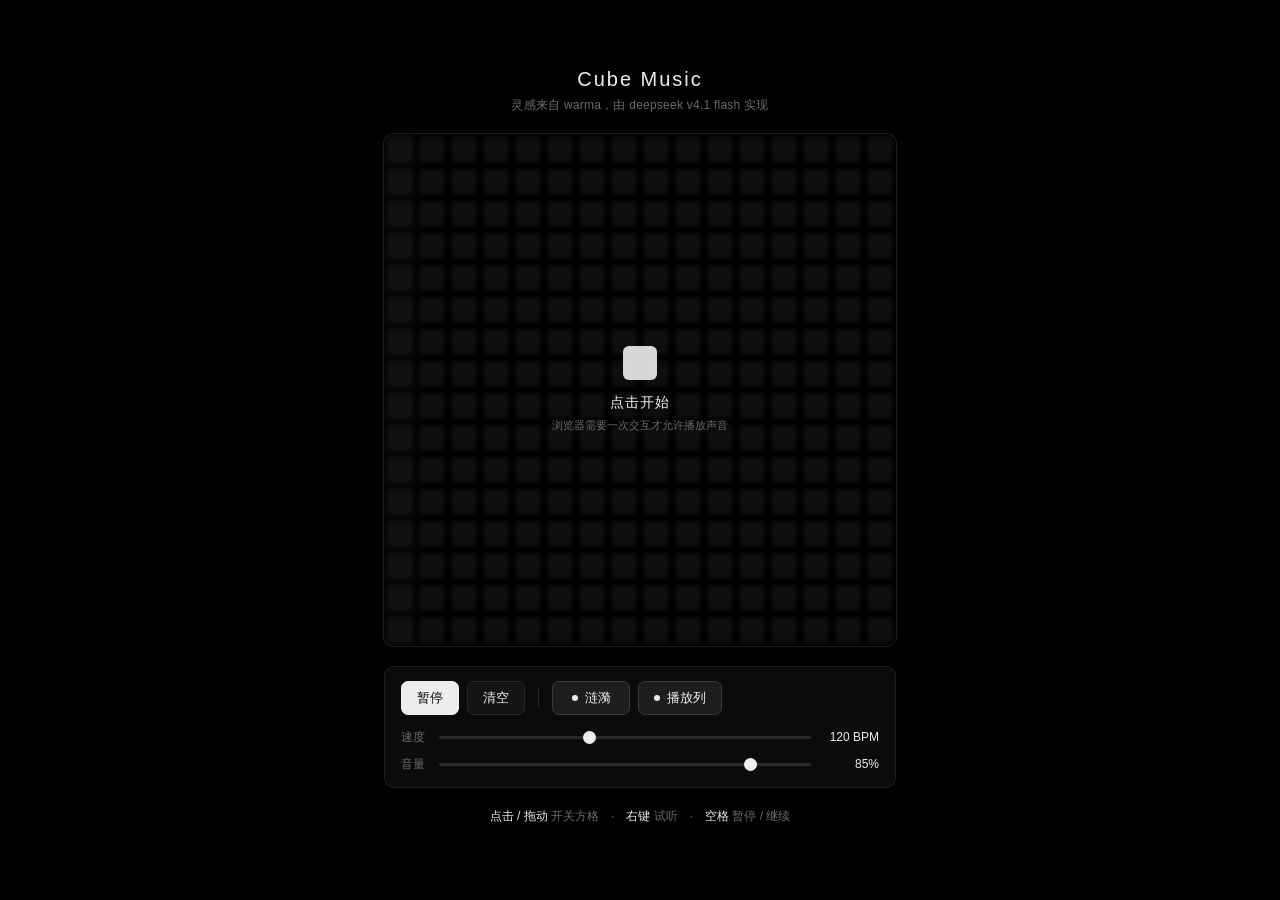
==== index.html @ 4efc148f "feat(input): 右键试听时在那一格套一圈白色描边 用户希望右键时能看到自己按的是哪一格。上一轮把试听的视觉反馈整个去掉了 （涟漪会让暗格变亮，像改了状态），这次换成**描边** —— 既明确" ====
<!DOCTYPE html>
<html lang="zh-CN">
<head>
<meta charset="utf-8">
<meta name="viewport" content="width=device-width, initial-scale=1, viewport-fit=cover">
<title>Cube Music</title>
<link rel="stylesheet" href="style.css">
</head>
<body>

<main class="stage">
  <header class="head">
    <h1>Cube Music</h1>
    <p class="sub">灵感来自 warma，由 deepseek v4.1 flash 实现</p>
  </header>

  <div class="canvas-wrap">
    <canvas id="matrix" width="512" height="512" aria-label="16 × 16 音符矩阵"></canvas>
    <div id="overlay" class="overlay">
      <div class="overlay-inner">
        <div class="overlay-mark"></div>
        <p class="overlay-title">点击开始</p>
        <p class="overlay-hint">浏览器需要一次交互才允许播放声音</p>
      </div>
    </div>
  </div>

  <div class="controls">
    <!-- 第一行：动作 + 显示开关（用竖线分组） -->
    <div class="ctl-row ctl-actions">
      <button id="btn-toggle" class="btn primary">暂停</button>
      <button id="btn-clear" class="btn">清空</button>
      <span class="ctl-sep" aria-hidden="true"></span>
      <button id="btn-wave" class="btn toggle" aria-pressed="true">涟漪</button>
      <button id="btn-playhead" class="btn toggle" aria-pressed="true">播放列</button>
    </div>

    <!-- 第二行：参数。两行对齐成一列：标签 / 滑块 / 数值 -->
    <div class="ctl-row ctl-fields">
      <label class="f-label" for="tempo">速度</label>
      <input id="tempo" class="f-range" type="range" min="40" max="240" step="1" value="120">
      <output id="tempo-out" class="f-value" for="tempo">120 BPM</output>

      <label class="f-label" for="volume">音量</label>
      <input id="volume" class="f-range" type="range" min="0" max="100" step="1" value="85">
      <output id="volume-out" class="f-value" for="volume">85%</output>
    </div>
  </div>

  <footer class="foot">
    <p><strong>点击 / 拖动</strong> 开关方格　·　<strong>右键</strong> 试听　·　<strong>空格</strong> 暂停 / 继续</p>
    <!-- <p class="meta">16×16 五声音阶音序器　·　音阶 D 大调五声（A–B–D–E–F#，A3 → A6）　·　正弦 + 二次衰减包络 + 3 步反馈延迟</p> -->
  </footer>
</main>

<script src="src/constants.js"></script>
<script src="src/grid.js"></script>
<script src="src/audio.js"></script>
<script src="src/sequencer.js"></script>
<script src="src/renderer.js"></script>
<script src="src/app.js"></script>
</body>
</html>
---- style.css ----
/* ToneMatrix Web — 视觉风格沿用原程序：纯黑底 + 浅灰方块 */

:root {
  --bg: #000000;
  --fg: #eeeeee;
  --muted: #6b6b6b;
  --line: #1e1e1e;
  --panel: #0b0b0b;
  --accent: #eeeeee;
}

* { box-sizing: border-box; }

html, body {
  margin: 0;
  padding: 0;
  background: var(--bg);
  color: var(--fg);
  font-family: -apple-system, BlinkMacSystemFont, "Segoe UI",
               "PingFang SC", "Hiragino Sans GB", "Microsoft YaHei",
               Roboto, Helvetica, Arial, sans-serif;
  -webkit-font-smoothing: antialiased;
}

body {
  min-height: 100vh;
  min-height: 100dvh;
  display: flex;
  align-items: center;
  justify-content: center;
  padding: 28px 20px 36px;
}

.stage {
  width: 100%;
  max-width: 560px;
  display: flex;
  flex-direction: column;
  align-items: center;
  gap: 20px;
}

/* ── 标题 ─────────────────────────────────────────────── */
.head { text-align: center; }

.head h1 {
  margin: 0;
  font-size: 20px;
  font-weight: 500;
  letter-spacing: 0.1em;
}

.head .sub {
  margin: 6px 0 0;
  font-size: 12px;
  color: var(--muted);
  letter-spacing: 0.02em;
}

/* ── 画布 ─────────────────────────────────────────────── */
.canvas-wrap {
  position: relative;
  width: 100%;
  max-width: 512px;
  aspect-ratio: 1 / 1;
  border-radius: 10px;
  overflow: hidden;
  background: #000;
  box-shadow: 0 0 0 1px var(--line);
}

#matrix {
  display: block;
  width: 100%;
  height: 100%;
  touch-action: none;
  cursor: crosshair;
}

/* ── 启动遮罩 ─────────────────────────────────────────── */
.overlay {
  position: absolute;
  inset: 0;
  display: flex;
  align-items: center;
  justify-content: center;
  background: rgba(0, 0, 0, 0.72);
  backdrop-filter: blur(2px);
  cursor: pointer;
  transition: opacity 0.25s ease, visibility 0.25s ease;
}

/* visibility 的过渡是离散步进，会一直保持 visible 到过渡结束，
   这期间遮罩仍在吞指针事件（启动后 250ms 内的拖拽会全部失效）。
   加 pointer-events: none 让它立刻失去命中，同时保留淡出动画。 */
.overlay.hidden { opacity: 0; visibility: hidden; pointer-events: none; }

.overlay-inner { text-align: center; }

.overlay-mark {
  width: 34px;
  height: 34px;
  margin: 0 auto 14px;
  border-radius: 6px;
  background: var(--accent);
  opacity: 0.9;
  animation: pulse 1.6s ease-in-out infinite;
}

@keyframes pulse {
  0%, 100% { transform: scale(1); opacity: 0.55; }
  50%      { transform: scale(1.12); opacity: 0.95; }
}

.overlay-title { margin: 0; font-size: 14px; letter-spacing: 0.06em; }
.overlay-hint { margin: 6px 0 0; font-size: 11px; color: var(--muted); }

/* ── 控件 ─────────────────────────────────────────────── */
.controls {
  width: 100%;
  max-width: 512px;
  display: flex;
  flex-direction: column;
  gap: 14px;
  padding: 14px 16px;
  border: 1px solid var(--line);
  border-radius: 10px;
  background: var(--panel);
}

.ctl-row { display: flex; align-items: center; }

.ctl-actions { gap: 8px; flex-wrap: wrap; }

/* 动作组与显示开关组之间的分组竖线 */
.ctl-sep {
  flex: 0 0 auto;
  width: 1px;
  height: 18px;
  margin: 0 5px;
  background: #2a2a2a;
}

/* 参数区对齐成列：标签 / 滑块 / 数值 */
.ctl-fields {
  display: grid;
  grid-template-columns: max-content minmax(0, 1fr) max-content;
  align-items: center;
  gap: 10px 12px;
}

.f-label { font-size: 12px; color: var(--muted); white-space: nowrap; }

.f-value {
  font-size: 12px;
  font-variant-numeric: tabular-nums;
  color: var(--fg);
  text-align: right;
  min-width: 58px;
  white-space: nowrap;
}

.f-range { width: 100%; min-width: 72px; }

.btn {
  appearance: none;
  border: 1px solid #2a2a2a;
  background: #141414;
  color: var(--fg);
  font: inherit;
  font-size: 13px;
  padding: 7px 15px;
  border-radius: 7px;
  cursor: pointer;
  transition: background 0.15s ease, border-color 0.15s ease, color 0.15s ease;
}

.btn:hover { background: #1d1d1d; border-color: #3a3a3a; }
.btn:active { background: #262626; }

.btn.primary {
  background: var(--accent);
  color: #000;
  border-color: var(--accent);
  font-weight: 500;
}

.btn.primary:hover { background: #fff; }

/* 开关型按钮：左侧小圆点 + 整块明暗表示状态，避免和 primary 的白色块撞脸 */
.btn.toggle { min-width: 78px; }

.btn.toggle::before {
  content: '';
  display: inline-block;
  width: 6px;
  height: 6px;
  margin-right: 7px;
  border-radius: 50%;
  vertical-align: middle;
  background: currentColor;
  opacity: 0.28;
  transition: opacity 0.15s ease;
}

.btn.toggle[aria-pressed="true"] {
  color: var(--fg);
  background: #1d1d1d;
  border-color: #3a3a3a;
}

.btn.toggle[aria-pressed="true"]::before { opacity: 1; }

.btn.toggle[aria-pressed="false"] {
  color: var(--muted);
  background: #101010;
  border-color: #232323;
}

input[type="range"] {
  appearance: none;
  height: 3px;
  border-radius: 2px;
  background: #2a2a2a;
  outline: none;
  cursor: pointer;
}

input[type="range"]::-webkit-slider-thumb {
  appearance: none;
  width: 13px;
  height: 13px;
  border-radius: 50%;
  background: var(--accent);
}

input[type="range"]::-moz-range-thumb {
  width: 13px;
  height: 13px;
  border: none;
  border-radius: 50%;
  background: var(--accent);
}

/* ── 页脚 ─────────────────────────────────────────────── */
.foot { text-align: center; }

.foot p { margin: 0; font-size: 12px; color: var(--muted); }
.foot .meta { margin-top: 6px; font-size: 11px; color: #4a4a4a; line-height: 1.6; }
.foot strong { color: var(--fg); font-weight: 500; }

@media (max-width: 480px) {
  body { padding: 18px 14px 26px; }
  .controls { gap: 10px 14px; padding: 12px; }
  input[type="range"] { width: 80px; }
}
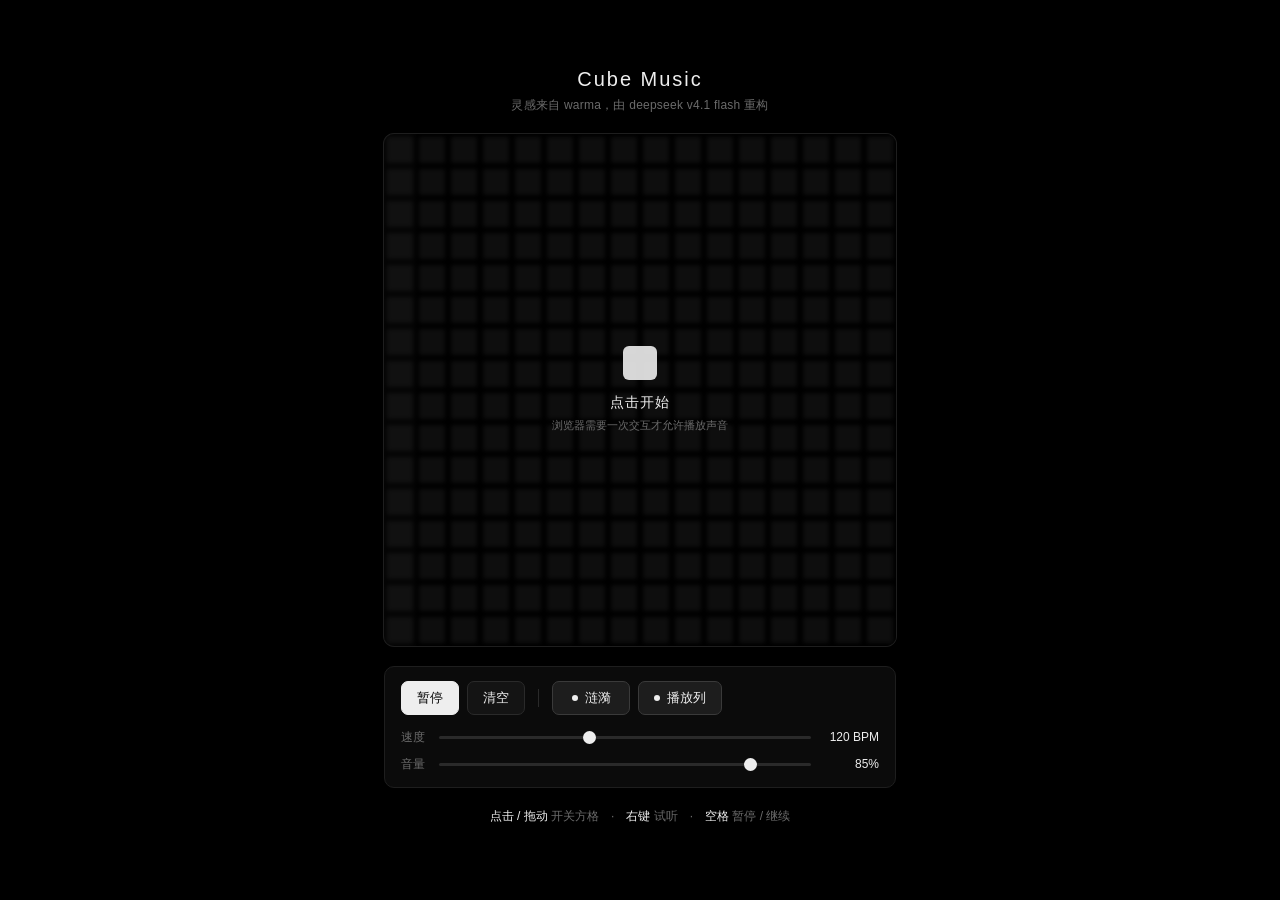
==== commit 0f7e8cd6: "update index.html" ====
--- a/index.html
+++ b/index.html
@@ -11,7 +11,7 @@
 <main class="stage">
   <header class="head">
     <h1>Cube Music</h1>
-    <p class="sub">灵感来自 warma，由 deepseek v4.1 flash 实现</p>
+    <p class="sub">灵感来自 warma，由 deepseek v4.1 flash 重构</p>
   </header>
 
   <div class="canvas-wrap">
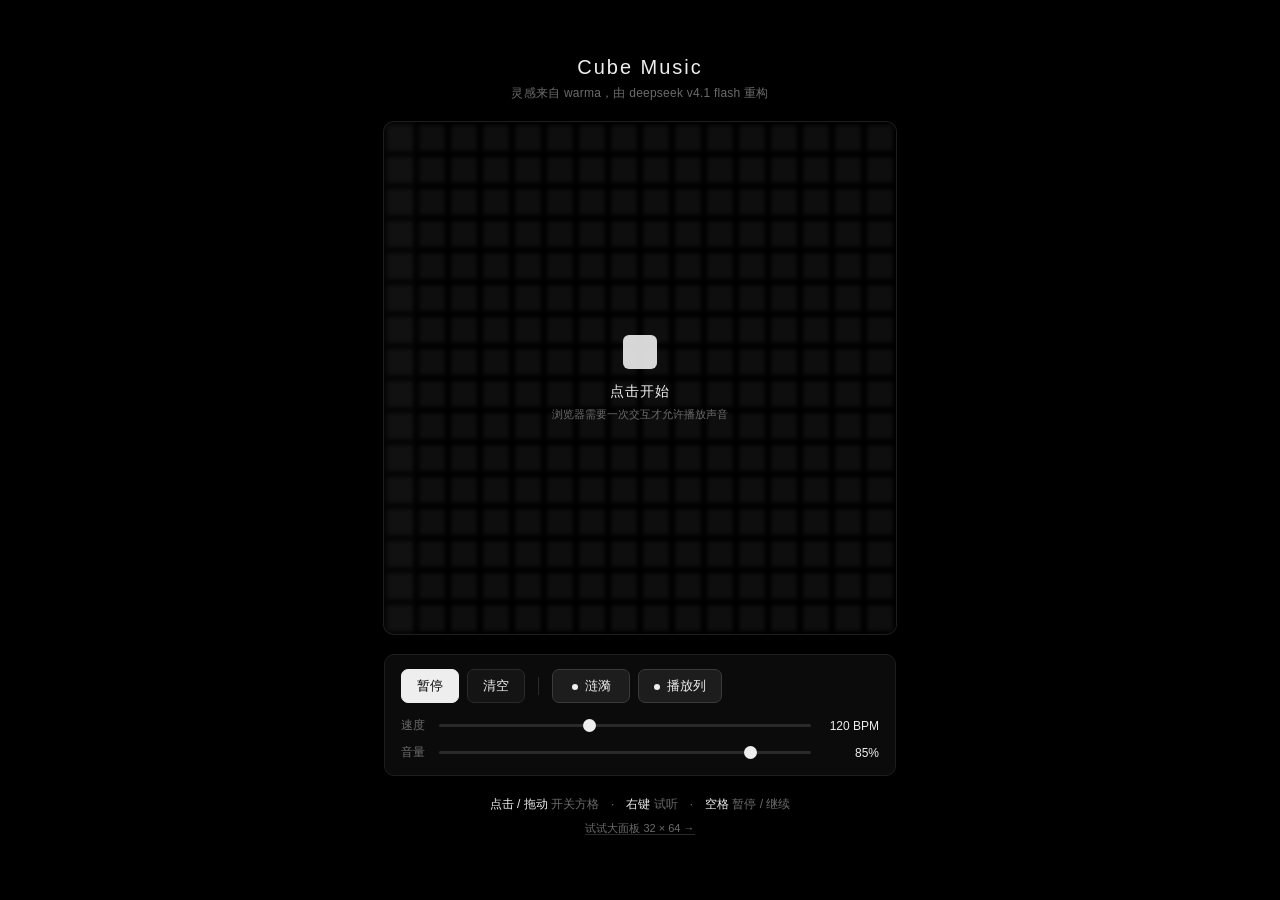
==== commit 8407e603: "feat(large): 新增 64 列 × 32 行的「大面板」入口 large.html 问题： 原版只有 16×16 一个规格（16 步 × 16 音，D 大调五声 A6→A3）。需要一版格子更" ====
--- a/index.html
+++ b/index.html
@@ -49,6 +49,7 @@
 
   <footer class="foot">
     <p><strong>点击 / 拖动</strong> 开关方格　·　<strong>右键</strong> 试听　·　<strong>空格</strong> 暂停 / 继续</p>
+    <p class="switch"><a href="large.html">试试大面板 32 × 64 →</a></p>
     <!-- <p class="meta">16×16 五声音阶音序器　·　音阶 D 大调五声（A–B–D–E–F#，A3 → A6）　·　正弦 + 二次衰减包络 + 3 步反馈延迟</p> -->
   </footer>
 </main>
--- a/style.css
+++ b/style.css
@@ -246,8 +246,101 @@
 .foot { text-align: center; }
 
 .foot p { margin: 0; font-size: 12px; color: var(--muted); }
+
+.foot .switch { margin-top: 8px; font-size: 11px; }
+
+.foot .switch a {
+  color: var(--muted);
+  text-decoration: none;
+  border-bottom: 1px solid #2a2a2a;
+  transition: color 0.15s ease, border-color 0.15s ease;
+}
+
+.foot .switch a:hover { color: var(--fg); border-color: #4a4a4a; }
 .foot .meta { margin-top: 6px; font-size: 11px; color: #4a4a4a; line-height: 1.6; }
 .foot strong { color: var(--fg); font-weight: 500; }
+
+/* ── 大面板（large.html）───────────────────────────────── */
+/* 棋盘是 2048 × 1024（64 × 32 格 × 32px），比笔记本视口大。这里**不缩放**：
+   画布按逻辑尺寸 1:1 上屏（宽高由 large-config.js 写成 --board-w / --board-h），
+   方块因此与原版逐像素同尺寸。
+   整页高度锁死，把滚动**收进 .board-frame 里** —— 页头、控件、页脚始终可见。
+   回退值就写成实际尺寸，避免脚本执行前先渲染成小尺寸再跳一下。 */
+body.wide {
+  height: 100vh;
+  height: 100dvh;
+  display: flex;
+  flex-direction: column;
+  overflow: hidden;                /* 整页不滚，滚动交给棋盘框 */
+  padding: 10px 16px 14px;
+}
+
+.stage-wide {
+  flex: 1;
+  min-height: 0;
+  width: 100%;
+  max-width: none;
+  gap: 10px;
+}
+
+/* 遮罩层要盖住「可见区域」而不是整块棋盘，所以壳子放在滚动框外面 */
+.board-shell {
+  position: relative;
+  display: flex;
+  flex: 1 1 auto;
+  min-height: 0;
+  width: 100%;
+  max-width: var(--board-w, 2048px);
+  max-height: var(--board-h, 1024px);
+}
+
+/* 棋盘的滚动框：装得下就没有滚动条，装不下就在框内滚。 */
+.board-frame {
+  flex: 1 1 auto;
+  min-width: 0;
+  min-height: 0;
+  overflow: auto;
+  border: 1px solid var(--line);
+  border-radius: 10px;
+  background: #000;
+}
+
+/* 用 margin:auto 居中，**不要**用 flex 的 justify-content —— 后者在内容
+   溢出时会把起始边挤出容器，且永远滚不到那个方向（经典陷阱）。 */
+.stage-wide .canvas-wrap {
+  flex: 0 0 auto;
+  margin: auto;
+  width: var(--board-w, 2048px);
+  height: var(--board-h, 1024px);
+  max-width: none;
+  aspect-ratio: auto;              /* 宽高都已给定，不再靠比例推 */
+  border-radius: 0;                /* 圆角交给 .board-frame */
+  box-shadow: none;
+}
+
+.board-shell .overlay { border-radius: 10px; }
+
+/* 控件栏跟棋盘一样宽会很难看（滑块能拉出 2000px），单独限宽居中。
+   顺手压紧一点纵向：棋盘框能多分到几十像素。 */
+.stage-wide .controls {
+  width: 100%;
+  max-width: 900px;
+  margin: 0 auto;
+  padding: 11px 14px;
+  gap: 11px;
+}
+
+/* 标题上的规格标签 */
+.head .tag {
+  margin-left: 7px;
+  padding: 1px 6px;
+  border: 1px solid #2a2a2a;
+  border-radius: 4px;
+  font-size: 11px;
+  letter-spacing: 0.14em;
+  color: var(--muted);
+  vertical-align: 3px;
+}
 
 @media (max-width: 480px) {
   body { padding: 18px 14px 26px; }
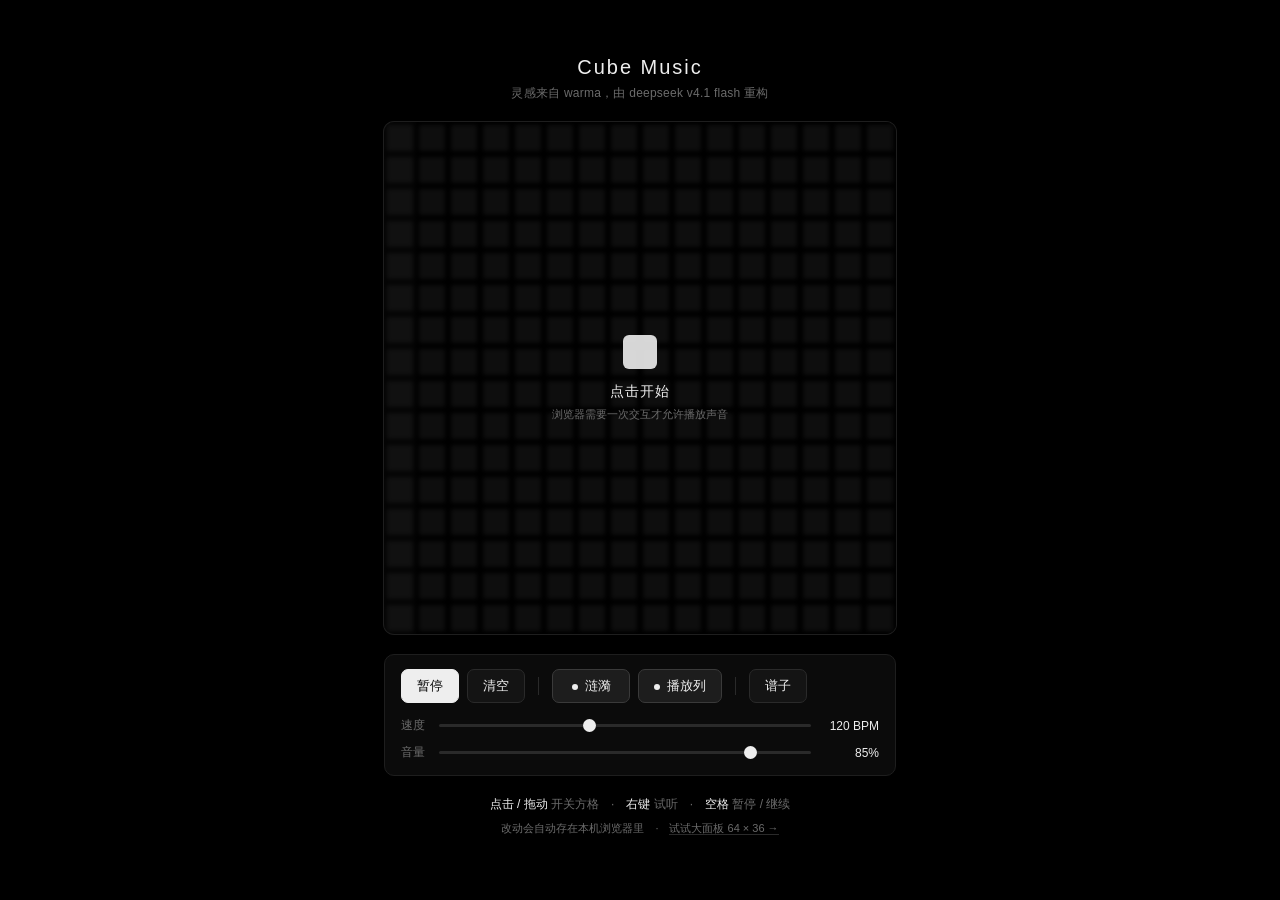
==== commit ad20b635: "feat(large): 大面板改半音阶 36 行；新增乐谱自动保存与导入导出 问题： 1. 大面板的行是「D 大调七声」，相邻行的音程不固定（差 1 或 2 个半音）。    用户希望改成吉他那样「" ====
--- a/index.html
+++ b/index.html
@@ -33,6 +33,8 @@
       <span class="ctl-sep" aria-hidden="true"></span>
       <button id="btn-wave" class="btn toggle" aria-pressed="true">涟漪</button>
       <button id="btn-playhead" class="btn toggle" aria-pressed="true">播放列</button>
+      <span class="ctl-sep" aria-hidden="true"></span>
+      <button id="btn-share" class="btn" aria-expanded="false" aria-controls="share-row">谱子</button>
     </div>
 
     <!-- 第二行：参数。两行对齐成一列：标签 / 滑块 / 数值 -->
@@ -45,11 +47,22 @@
       <input id="volume" class="f-range" type="range" min="0" max="100" step="1" value="85">
       <output id="volume-out" class="f-value" for="volume">85%</output>
     </div>
+
+    <!-- 乐谱的导出 / 载入面板。默认收起，点「谱子」展开。 -->
+    <div class="ctl-row ctl-share" id="share-row" hidden>
+      <textarea id="share-code" class="share-code" rows="2" spellcheck="false"
+                autocomplete="off" aria-label="乐谱代码"></textarea>
+      <div class="share-acts">
+        <button id="btn-share-copy" class="btn">复制</button>
+        <button id="btn-share-load" class="btn">载入</button>
+      </div>
+      <p id="share-status" class="share-status" role="status"></p>
+    </div>
   </div>
 
   <footer class="foot">
     <p><strong>点击 / 拖动</strong> 开关方格　·　<strong>右键</strong> 试听　·　<strong>空格</strong> 暂停 / 继续</p>
-    <p class="switch"><a href="large.html">试试大面板 32 × 64 →</a></p>
+    <p class="switch">改动会自动存在本机浏览器里　·　<a href="large.html">试试大面板 64 × 36 →</a></p>
     <!-- <p class="meta">16×16 五声音阶音序器　·　音阶 D 大调五声（A–B–D–E–F#，A3 → A6）　·　正弦 + 二次衰减包络 + 3 步反馈延迟</p> -->
   </footer>
 </main>
@@ -59,6 +72,7 @@
 <script src="src/audio.js"></script>
 <script src="src/sequencer.js"></script>
 <script src="src/renderer.js"></script>
+<script src="src/storage.js"></script>
 <script src="src/app.js"></script>
 </body>
 </html>
--- a/style.css
+++ b/style.css
@@ -242,6 +242,46 @@
   background: var(--accent);
 }
 
+/* ── 乐谱：导出 / 载入面板 ─────────────────────────────── */
+/* .ctl-row 自带 display: flex，会盖掉 [hidden] 的 display: none
+   （作者样式优先于 UA 样式表），所以这条必须显式写。 */
+.ctl-row[hidden] { display: none; }
+
+.ctl-share {
+  flex-direction: column;
+  align-items: stretch;
+  gap: 8px;
+  padding-top: 12px;
+  border-top: 1px solid var(--line);
+}
+
+.share-code {
+  width: 100%;
+  min-height: 46px;
+  padding: 8px 10px;
+  border: 1px solid #2a2a2a;
+  border-radius: 7px;
+  background: #0d0d0d;
+  color: var(--fg);
+  font-family: ui-monospace, SFMono-Regular, Menlo, Consolas, monospace;
+  font-size: 11px;
+  line-height: 1.5;
+  word-break: break-all;
+  resize: vertical;
+}
+
+.share-code:focus { outline: none; border-color: #3f3f3f; }
+
+.share-acts { display: flex; align-items: center; gap: 8px; }
+
+.share-status {
+  margin: 0;
+  min-height: 15px;
+  font-size: 11px;
+  line-height: 1.4;
+  color: var(--muted);
+}
+
 /* ── 页脚 ─────────────────────────────────────────────── */
 .foot { text-align: center; }
 
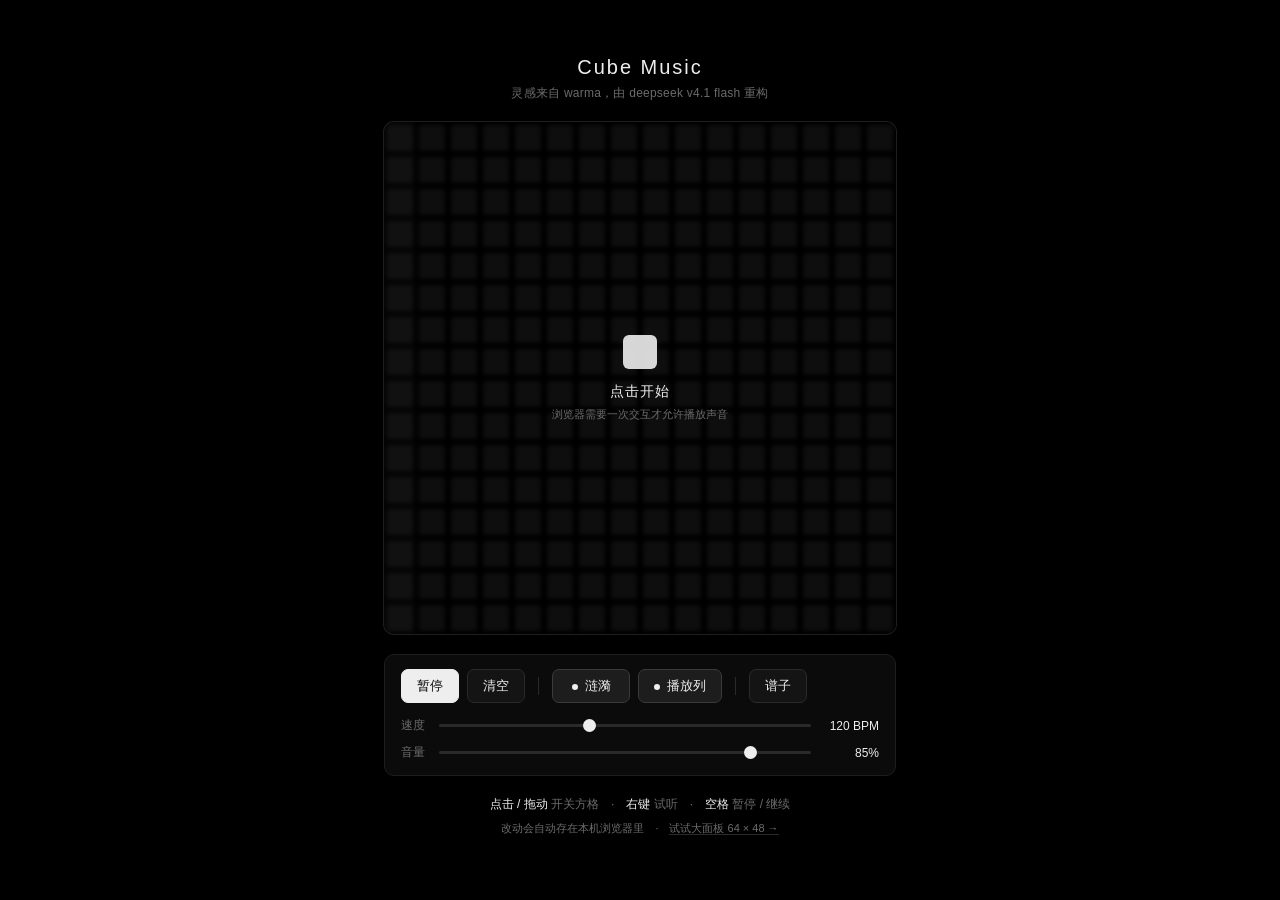
==== commit 5ac7a460: "feat(large): 大面板再往上加一个八度（36 → 48 行，最高音 A6 → A7） 问题： 大面板最高音是 A6，希望再往上加高一个八度。  改动： - src/large-config." ====
--- a/index.html
+++ b/index.html
@@ -62,7 +62,7 @@
 
   <footer class="foot">
     <p><strong>点击 / 拖动</strong> 开关方格　·　<strong>右键</strong> 试听　·　<strong>空格</strong> 暂停 / 继续</p>
-    <p class="switch">改动会自动存在本机浏览器里　·　<a href="large.html">试试大面板 64 × 36 →</a></p>
+    <p class="switch">改动会自动存在本机浏览器里　·　<a href="large.html">试试大面板 64 × 48 →</a></p>
     <!-- <p class="meta">16×16 五声音阶音序器　·　音阶 D 大调五声（A–B–D–E–F#，A3 → A6）　·　正弦 + 二次衰减包络 + 3 步反馈延迟</p> -->
   </footer>
 </main>
--- a/style.css
+++ b/style.css
@@ -331,7 +331,7 @@
   min-height: 0;
   width: 100%;
   max-width: var(--board-w, 2048px);
-  max-height: var(--board-h, 1024px);
+  max-height: var(--board-h, 1536px);
 }
 
 /* 棋盘的滚动框：装得下就没有滚动条，装不下就在框内滚。 */
@@ -351,7 +351,7 @@
   flex: 0 0 auto;
   margin: auto;
   width: var(--board-w, 2048px);
-  height: var(--board-h, 1024px);
+  height: var(--board-h, 1536px);
   max-width: none;
   aspect-ratio: auto;              /* 宽高都已给定，不再靠比例推 */
   border-radius: 0;                /* 圆角交给 .board-frame */
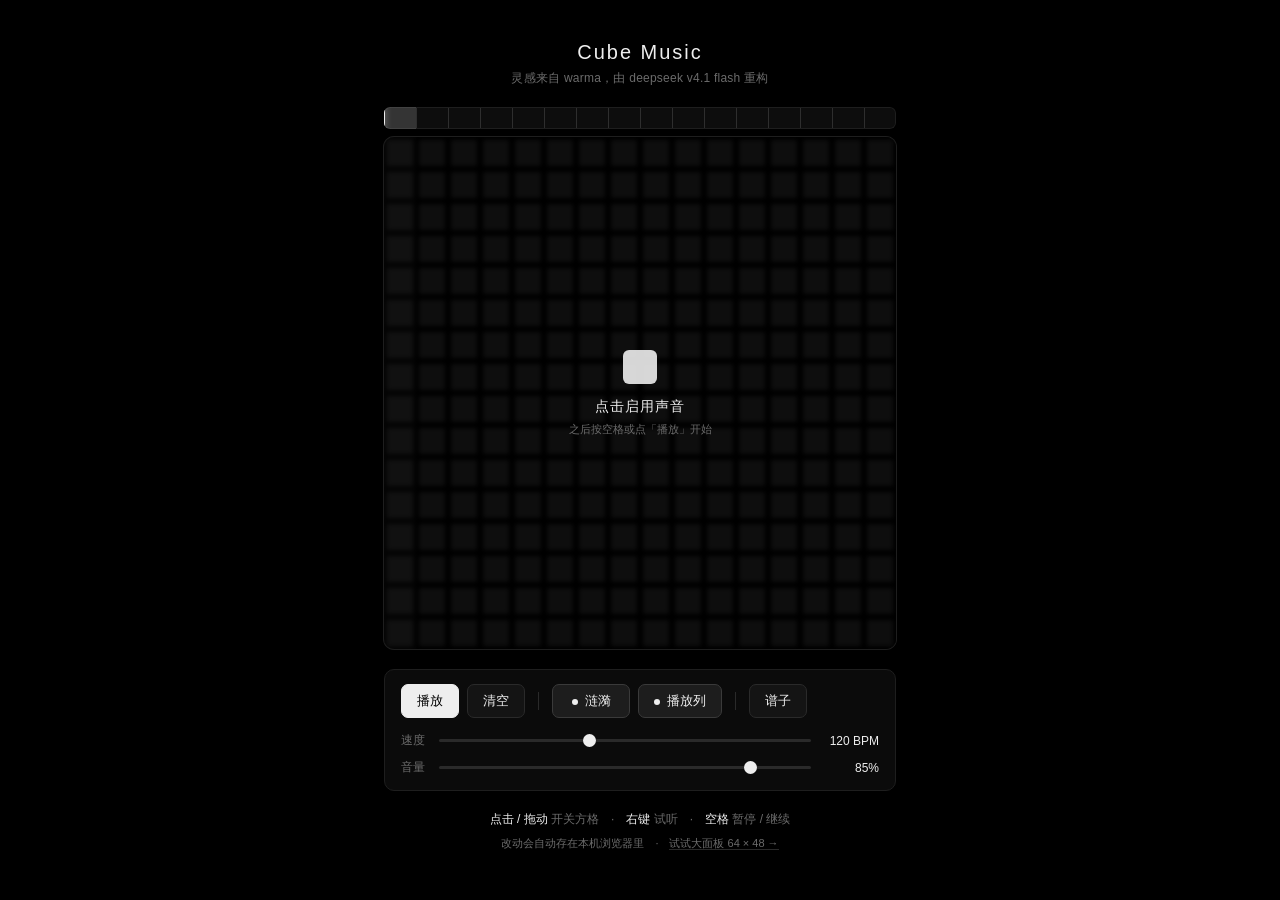
==== commit 185665aa: "feat: 播放游标可鼠标拖动；点遮罩只启用声音、不再自动播放 两件事：  1) 播放游标可以用鼠标控制    棋盘上方加一条位置标尺（#ruler），宽度 = 棋盘宽度，所以「点在标尺的哪一处」  " ====
--- a/index.html
+++ b/index.html
@@ -14,13 +14,23 @@
     <p class="sub">灵感来自 warma，由 deepseek v4.1 flash 重构</p>
   </header>
 
-  <div class="canvas-wrap">
-    <canvas id="matrix" width="512" height="512" aria-label="16 × 16 音符矩阵"></canvas>
-    <div id="overlay" class="overlay">
-      <div class="overlay-inner">
-        <div class="overlay-mark"></div>
-        <p class="overlay-title">点击开始</p>
-        <p class="overlay-hint">浏览器需要一次交互才允许播放声音</p>
+  <div class="board-box">
+    <!-- 播放位置标尺：点 / 拖它就能把游标挪到任意一列（宽度和棋盘一致） -->
+    <div class="ruler" id="ruler" role="slider" tabindex="0"
+         aria-label="播放位置" aria-valuemin="0" aria-valuemax="15" aria-valuenow="0"
+         title="点或拖动这里移动播放游标">
+      <div class="ruler-fill" id="ruler-fill"></div>
+      <div class="ruler-cursor" id="ruler-cursor"></div>
+    </div>
+
+    <div class="canvas-wrap">
+      <canvas id="matrix" width="512" height="512" aria-label="16 × 16 音符矩阵"></canvas>
+      <div id="overlay" class="overlay">
+        <div class="overlay-inner">
+          <div class="overlay-mark"></div>
+          <p class="overlay-title">点击启用声音</p>
+          <p class="overlay-hint">之后按空格或点「播放」开始</p>
+        </div>
       </div>
     </div>
   </div>
@@ -28,7 +38,7 @@
   <div class="controls">
     <!-- 第一行：动作 + 显示开关（用竖线分组） -->
     <div class="ctl-row ctl-actions">
-      <button id="btn-toggle" class="btn primary">暂停</button>
+      <button id="btn-toggle" class="btn primary">播放</button>
       <button id="btn-clear" class="btn">清空</button>
       <span class="ctl-sep" aria-hidden="true"></span>
       <button id="btn-wave" class="btn toggle" aria-pressed="true">涟漪</button>
--- a/style.css
+++ b/style.css
@@ -55,6 +55,65 @@
   font-size: 12px;
   color: var(--muted);
   letter-spacing: 0.02em;
+}
+
+/* ── 棋盘：标尺 + 画布绑成一块 ─────────────────────────── */
+/* 包一层是为了让标尺紧贴棋盘 —— .stage 是 gap:20px 的 flex 列，
+   直接把标尺放进去会和棋盘被 gap 拆开。 */
+.board-box {
+  width: 100%;
+  max-width: 512px;
+  display: flex;
+  flex-direction: column;
+  align-items: stretch;
+  gap: 8px;
+}
+
+.board-box .canvas-wrap { max-width: none; }
+
+/* ── 播放位置标尺 ─────────────────────────────────────── */
+/* 宽度与棋盘一致，所以「点在标尺的哪个位置」直接对应「第几列」。
+   大面板里它还会纵向吸顶（见文件末尾的 .stage-wide 段）。 */
+.ruler {
+  position: relative;
+  width: 100%;
+  height: 22px;
+  border-radius: 6px;
+  /* 底色 + 每列一根刻度。列数由 app.js 写成 --cols（16 或 64）。 */
+  background-color: #0d0d0d;
+  background-image: repeating-linear-gradient(
+    to right,
+    #2e2e2e 0 1px,
+    transparent 1px calc(100% / var(--cols, 16)));
+  box-shadow: inset 0 0 0 1px #1e1e1e;
+  cursor: pointer;
+  touch-action: none;            /* 拖动擦洗时别让页面滚动抢走手势 */
+  -webkit-user-select: none;
+  user-select: none;
+  overflow: hidden;
+}
+
+.ruler:focus-visible { outline: 1px solid #3f3f3f; }
+
+/* 已播过的部分。半透明是故意的 —— 让底下的刻度透出来 */
+.ruler-fill {
+  position: absolute;
+  top: 0;
+  left: 0;
+  width: 0;
+  height: 100%;
+  background: rgba(255, 255, 255, 0.16);
+}
+
+.ruler-cursor {
+  position: absolute;
+  top: 0;
+  left: 0;
+  width: 2px;
+  height: 100%;
+  margin-left: -1px;
+  background: var(--accent);
+  box-shadow: 0 0 6px rgba(255, 255, 255, 0.5);
 }
 
 /* ── 画布 ─────────────────────────────────────────────── */
@@ -347,9 +406,30 @@
 
 /* 用 margin:auto 居中，**不要**用 flex 的 justify-content —— 后者在内容
    溢出时会把起始边挤出容器，且永远滚不到那个方向（经典陷阱）。 */
+.stage-wide .board-box {
+  width: var(--board-w, 2048px);
+  max-width: none;
+  margin: 0 auto;                  /* 框比棋盘宽时居中；比棋盘窄时自动退化成 0 */
+  gap: 0;
+}
+
+/* 标尺在滚动框里**纵向吸顶** —— 滚到棋盘下半部分也还能拖游标；
+   横向则跟着棋盘一起滚，所以标尺上的位置始终对着同一列。 */
+.stage-wide .ruler {
+  position: sticky;
+  top: 0;
+  z-index: 2;
+  width: auto;
+  height: 22px;
+  border-radius: 0;
+  box-shadow: none;
+  background: #0b0b0b;
+  border-bottom: 1px solid var(--line);
+}
+
 .stage-wide .canvas-wrap {
   flex: 0 0 auto;
-  margin: auto;
+  margin: 0;                       /* 居中交给 .board-box 的 margin: auto */
   width: var(--board-w, 2048px);
   height: var(--board-h, 1536px);
   max-width: none;
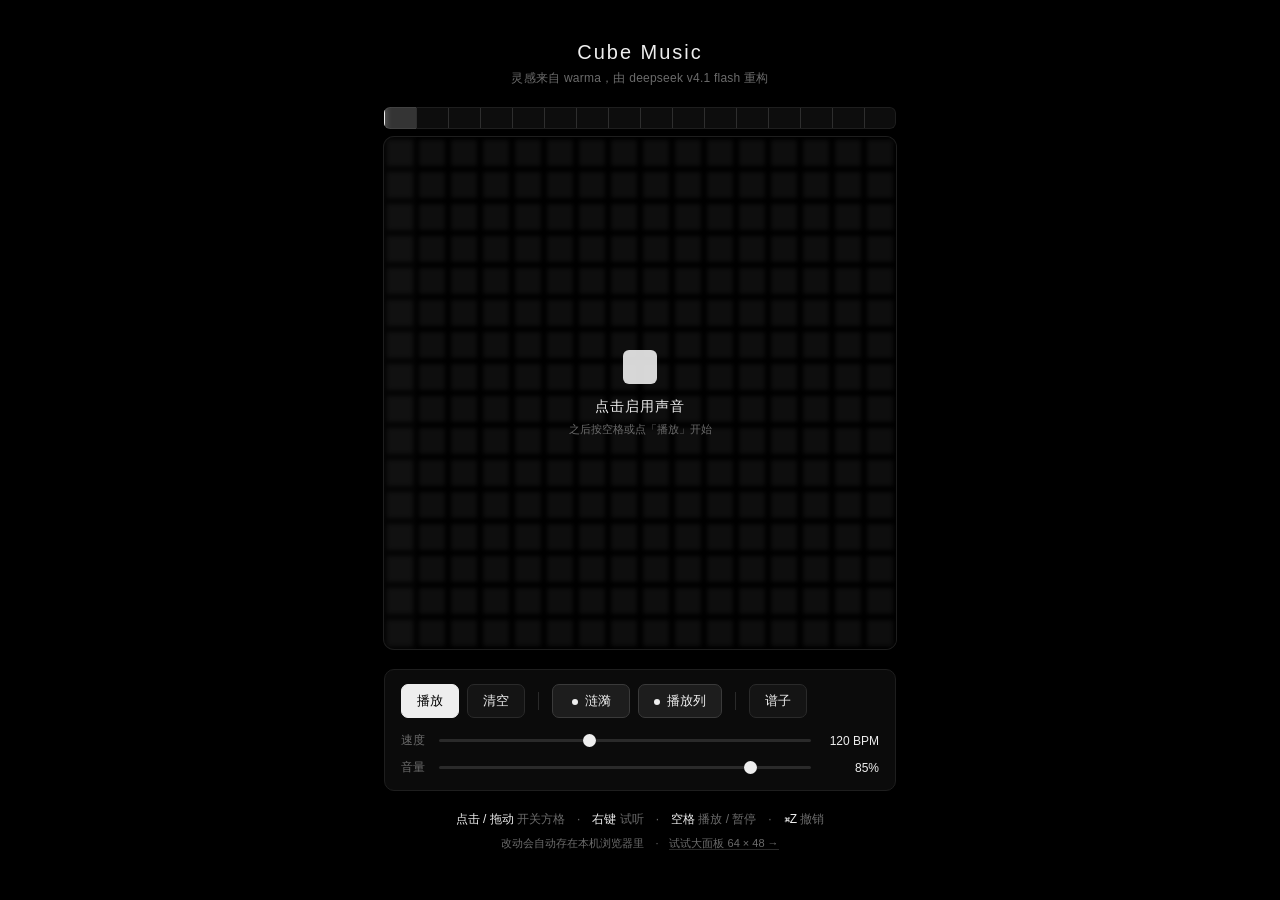
==== commit bbc42d6c: "feat: 谱子面板里的代码实时同步；新增 ⌘Z 撤销 / ⌘⇧Z 反撤销 1) 谱子面板的代码跟着谱子实时更新    以前只在展开面板那一刻生成一次，之后改格子代码就过期了。    现在 grid." ====
--- a/index.html
+++ b/index.html
@@ -71,7 +71,7 @@
   </div>
 
   <footer class="foot">
-    <p><strong>点击 / 拖动</strong> 开关方格　·　<strong>右键</strong> 试听　·　<strong>空格</strong> 暂停 / 继续</p>
+    <p><strong>点击 / 拖动</strong> 开关方格　·　<strong>右键</strong> 试听　·　<strong>空格</strong> 播放 / 暂停　·　<strong>⌘Z</strong> 撤销</p>
     <p class="switch">改动会自动存在本机浏览器里　·　<a href="large.html">试试大面板 64 × 48 →</a></p>
     <!-- <p class="meta">16×16 五声音阶音序器　·　音阶 D 大调五声（A–B–D–E–F#，A3 → A6）　·　正弦 + 二次衰减包络 + 3 步反馈延迟</p> -->
   </footer>
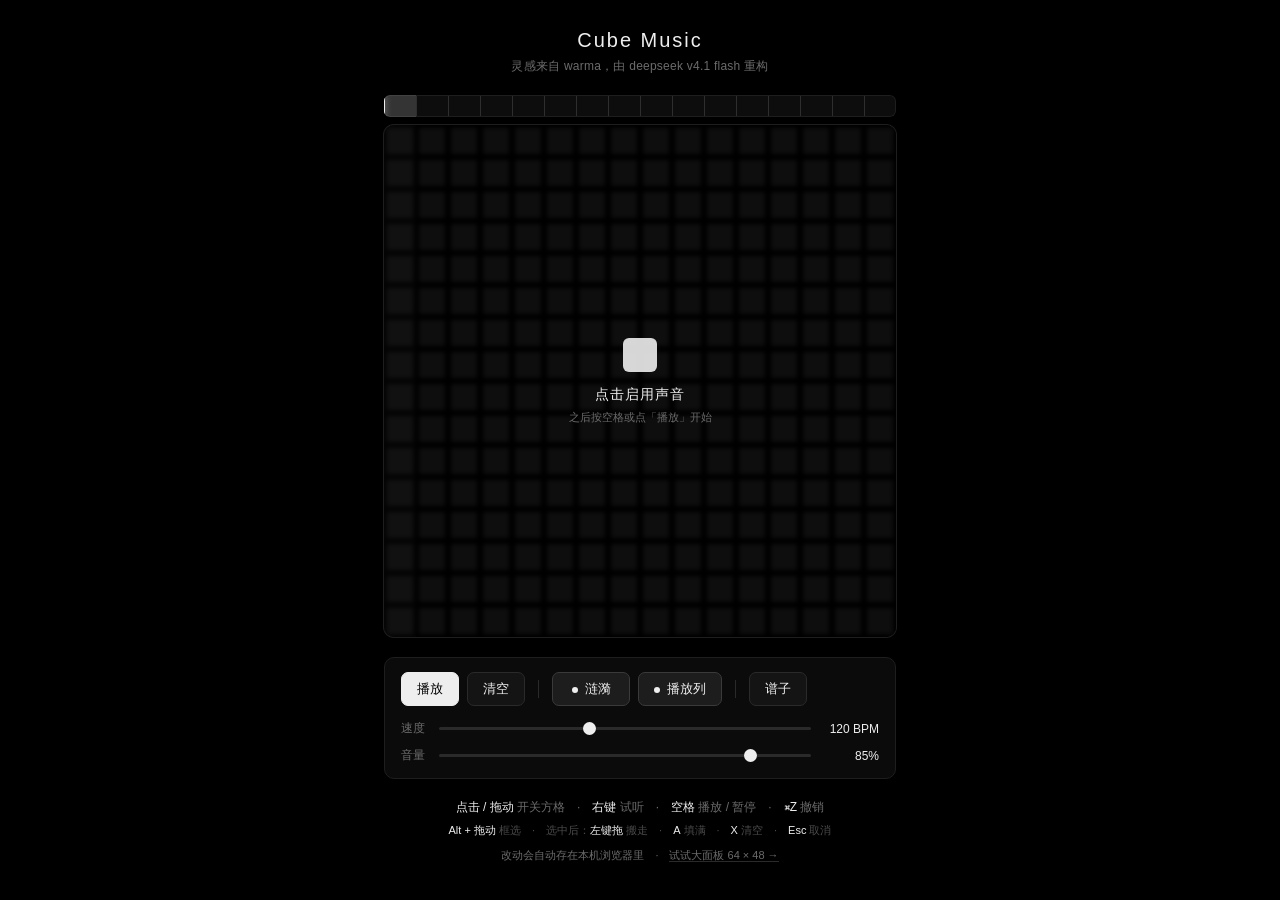
==== commit fc722889: "feat: Alt + 拖动框选，选中的块可整体搬走 / A 填满 / X 清空 交互模型（与图像编辑器一致）：   Alt + 左键拖   → 拉出矩形选区   选区内按住左键 → 整块搬走（拖不出" ====
--- a/index.html
+++ b/index.html
@@ -72,6 +72,7 @@
 
   <footer class="foot">
     <p><strong>点击 / 拖动</strong> 开关方格　·　<strong>右键</strong> 试听　·　<strong>空格</strong> 播放 / 暂停　·　<strong>⌘Z</strong> 撤销</p>
+    <p class="meta"><strong>Alt + 拖动</strong> 框选　·　选中后：<strong>左键拖</strong> 搬走　·　<strong>A</strong> 填满　·　<strong>X</strong> 清空　·　<strong>Esc</strong> 取消</p>
     <p class="switch">改动会自动存在本机浏览器里　·　<a href="large.html">试试大面板 64 × 48 →</a></p>
     <!-- <p class="meta">16×16 五声音阶音序器　·　音阶 D 大调五声（A–B–D–E–F#，A3 → A6）　·　正弦 + 二次衰减包络 + 3 步反馈延迟</p> -->
   </footer>
